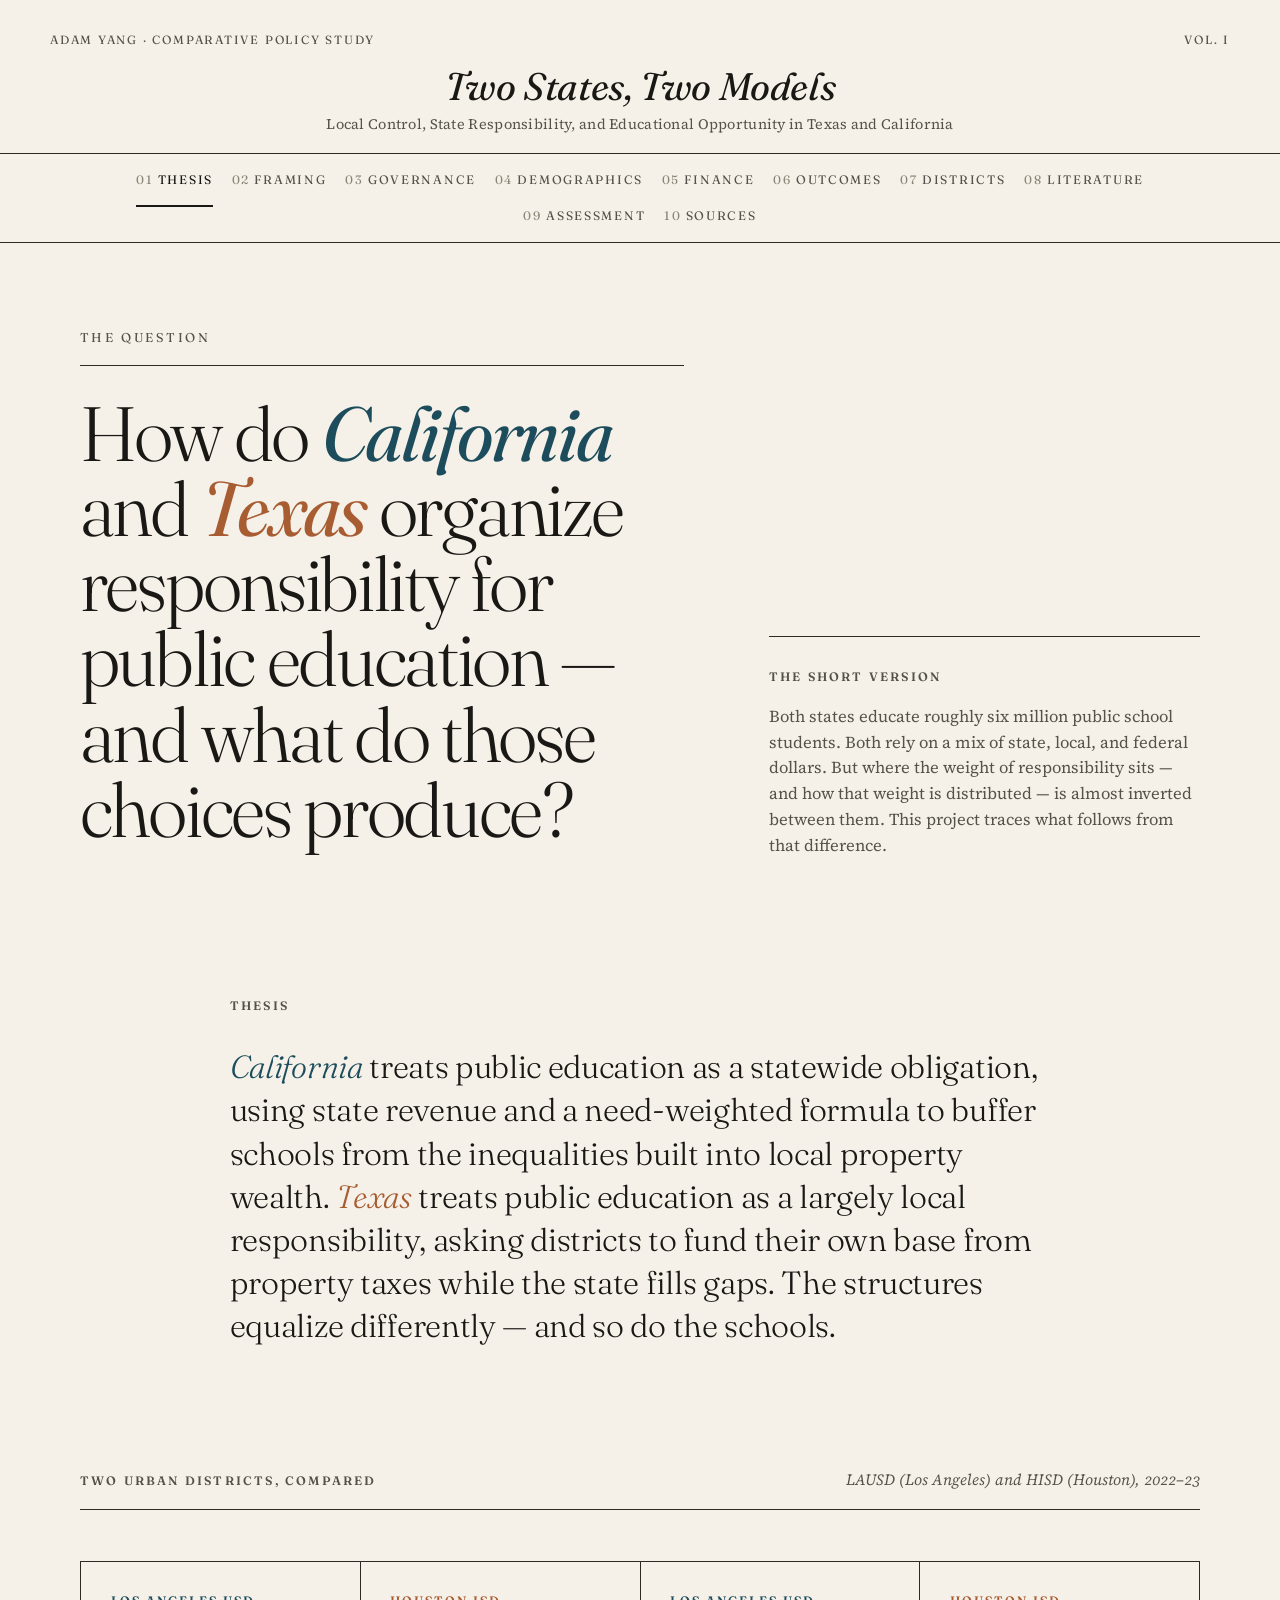
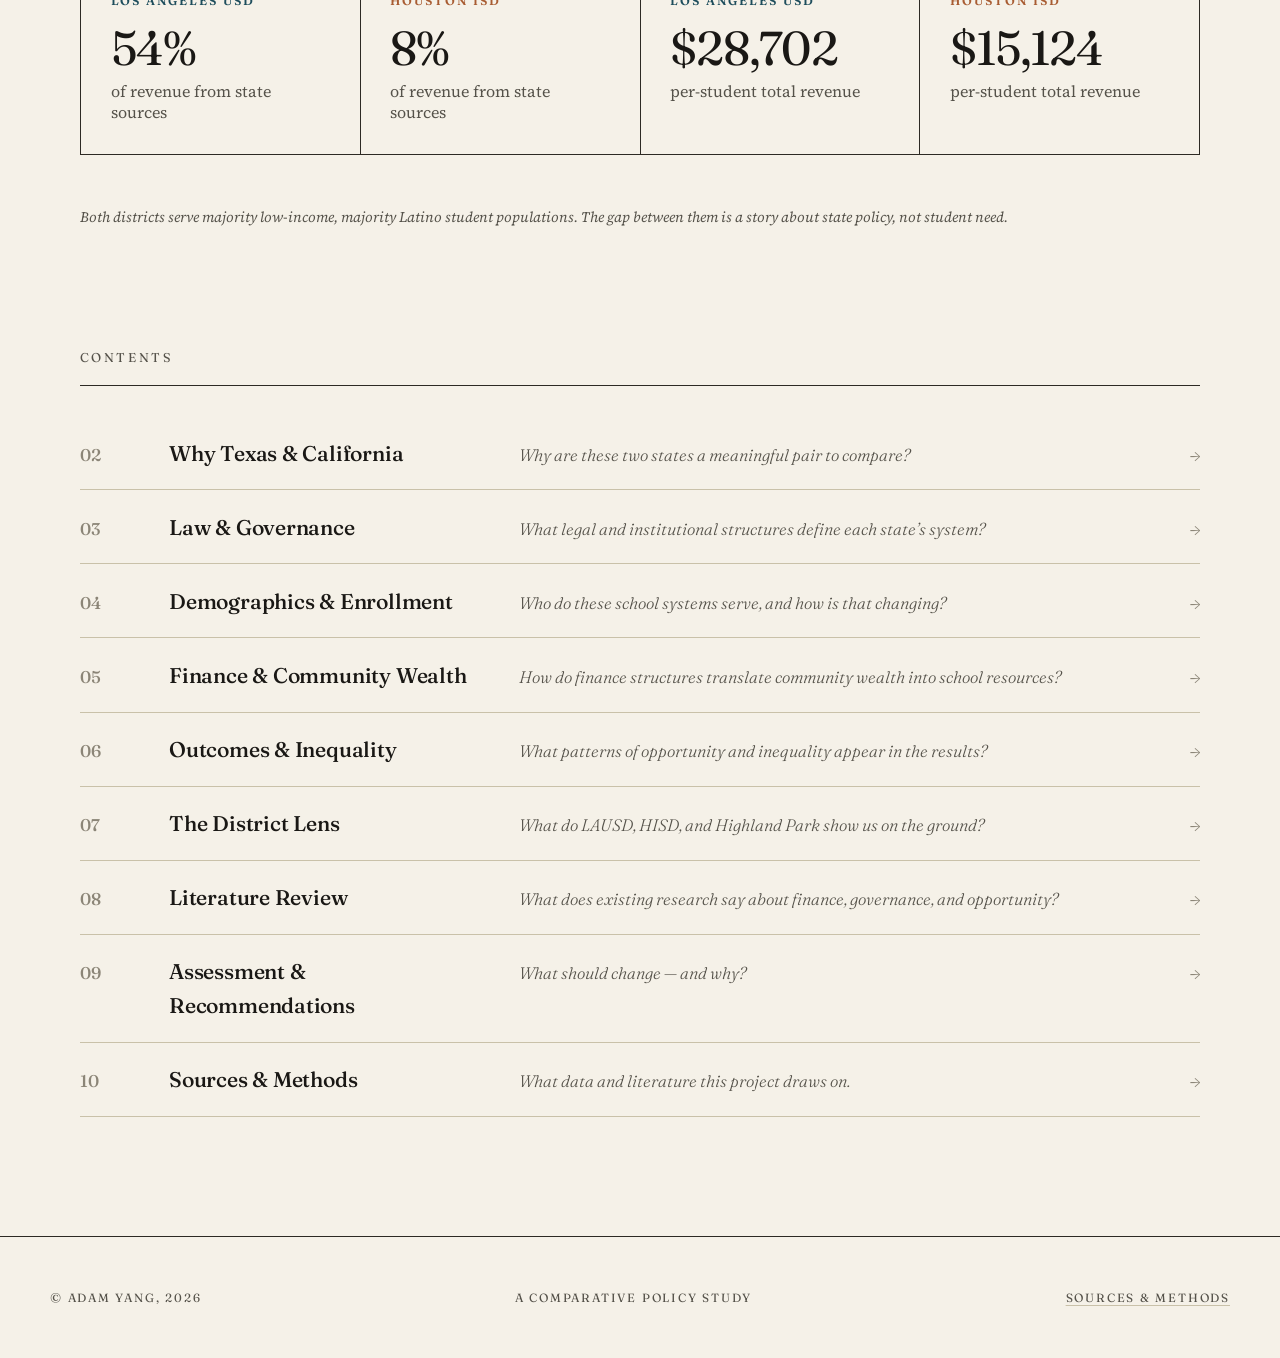
==== index.html @ f6cea118 "Add files via upload" ====
<!DOCTYPE html>
<html lang="en">
<head>
<meta charset="UTF-8">
<meta name="viewport" content="width=device-width, initial-scale=1.0">
<title>Two States, Two Models &middot; Texas and California Public Education</title>
<meta name="description" content="A comparative study of how Texas and California organize responsibility for public education — and what those choices produce.">
<link rel="preconnect" href="https://fonts.googleapis.com">
<link rel="preconnect" href="https://fonts.gstatic.com" crossorigin>
<link href="https://fonts.googleapis.com/css2?family=Fraunces:ital,opsz,wght@0,9..144,300..700;1,9..144,300..700&family=Source+Serif+4:ital,opsz,wght@0,8..60,300..700;1,8..60,300..700&display=swap" rel="stylesheet">
<link rel="stylesheet" href="styles.css">
</head>
<body>

<!-- ================ MASTHEAD ================ -->
<header class="masthead">
  <div class="masthead-meta">
    <span>Adam Yang &middot; Comparative Policy Study</span>
    <span>Vol. I</span>
  </div>
  <h1 class="masthead-title"><a href="index.html">Two States, Two Models</a></h1>
  <div class="masthead-sub">Local Control, State Responsibility, and Educational Opportunity in Texas and California</div>
</header>

<!-- ================ NAV ================ -->
<nav class="nav" aria-label="Primary">
  <div class="nav-inner">
    <a href="index.html" aria-current="page"><span class="num">01</span>Thesis</a>
    <a href="why-these-states.html"><span class="num">02</span>Framing</a>
    <a href="governance.html"><span class="num">03</span>Governance</a>
    <a href="demographics.html"><span class="num">04</span>Demographics</a>
    <a href="finance.html"><span class="num">05</span>Finance</a>
    <a href="outcomes.html"><span class="num">06</span>Outcomes</a>
    <a href="districts.html"><span class="num">07</span>Districts</a>
    <a href="literature.html"><span class="num">08</span>Literature</a>
    <a href="conclusion.html"><span class="num">09</span>Assessment</a>
    <a href="sources.html"><span class="num">10</span>Sources</a>
  </div>
</nav>

<!-- ================ HERO ================ -->
<section class="hero">
  <div>
    <div class="hero-eyebrow">The Question</div>
    <h1>How do <em>California</em> and <em class="tx">Texas</em> organize responsibility for public education &mdash; and what do those choices produce?</h1>
  </div>
  <aside class="hero-aside">
    <span class="label">The short version</span>
    <p>Both states educate roughly six million public school students. Both rely on a mix of state, local, and federal dollars. But where the weight of responsibility sits &mdash; and how that weight is distributed &mdash; is almost inverted between them. This project traces what follows from that difference.</p>
  </aside>
</section>

<!-- ================ THESIS ================ -->
<section class="thesis">
  <span class="label">Thesis</span>
  <p class="thesis-text">
    <em>California</em> treats public education as a statewide obligation, using state revenue and a need-weighted formula to buffer schools from the inequalities built into local property wealth. <em class="tx">Texas</em> treats public education as a largely local responsibility, asking districts to fund their own base from property taxes while the state fills gaps. The structures equalize differently &mdash; and so do the schools.
  </p>
</section>

<!-- ================ QUICK FACTS ================ -->
<section style="max-width: var(--col-wide); margin: 0 auto; padding: 0 var(--space-m);">
  <div style="display: flex; align-items: baseline; justify-content: space-between; padding-bottom: var(--space-s); border-bottom: 1px solid var(--rule); margin-bottom: 0;">
    <span class="label">Two Urban Districts, Compared</span>
    <span style="font-family: var(--f-body); font-style: italic; color: var(--ink-soft); font-size: 0.92rem;">LAUSD (Los Angeles) and HISD (Houston), 2022&ndash;23</span>
  </div>
  <div class="quickfacts">
    <div class="quickfact is-ca">
      <div class="qf-state">Los Angeles USD</div>
      <div class="qf-num">54%</div>
      <div class="qf-label">of revenue from state sources</div>
    </div>
    <div class="quickfact is-tx">
      <div class="qf-state">Houston ISD</div>
      <div class="qf-num">8%</div>
      <div class="qf-label">of revenue from state sources</div>
    </div>
    <div class="quickfact is-ca">
      <div class="qf-state">Los Angeles USD</div>
      <div class="qf-num">$28,702</div>
      <div class="qf-label">per-student total revenue</div>
    </div>
    <div class="quickfact is-tx">
      <div class="qf-state">Houston ISD</div>
      <div class="qf-num">$15,124</div>
      <div class="qf-label">per-student total revenue</div>
    </div>
  </div>
  <p style="font-size: 0.85rem; color: var(--ink-soft); font-style: italic; margin-top: 0.6rem;">Both districts serve majority low-income, majority Latino student populations. The gap between them is a story about state policy, not student need.</p>
</section>

<!-- ================ TABLE OF CONTENTS ================ -->
<section class="toc">
  <div class="toc-label">Contents</div>
  <ul class="toc-list">
    <li>
      <a href="why-these-states.html">
        <span class="toc-num">02</span>
        <span class="toc-title">Why Texas &amp; California</span>
        <span class="toc-q">Why are these two states a meaningful pair to compare?</span>
        <span class="toc-arrow">&rarr;</span>
      </a>
    </li>
    <li>
      <a href="governance.html">
        <span class="toc-num">03</span>
        <span class="toc-title">Law &amp; Governance</span>
        <span class="toc-q">What legal and institutional structures define each state&rsquo;s system?</span>
        <span class="toc-arrow">&rarr;</span>
      </a>
    </li>
    <li>
      <a href="demographics.html">
        <span class="toc-num">04</span>
        <span class="toc-title">Demographics &amp; Enrollment</span>
        <span class="toc-q">Who do these school systems serve, and how is that changing?</span>
        <span class="toc-arrow">&rarr;</span>
      </a>
    </li>
    <li>
      <a href="finance.html">
        <span class="toc-num">05</span>
        <span class="toc-title">Finance &amp; Community Wealth</span>
        <span class="toc-q">How do finance structures translate community wealth into school resources?</span>
        <span class="toc-arrow">&rarr;</span>
      </a>
    </li>
    <li>
      <a href="outcomes.html">
        <span class="toc-num">06</span>
        <span class="toc-title">Outcomes &amp; Inequality</span>
        <span class="toc-q">What patterns of opportunity and inequality appear in the results?</span>
        <span class="toc-arrow">&rarr;</span>
      </a>
    </li>
    <li>
      <a href="districts.html">
        <span class="toc-num">07</span>
        <span class="toc-title">The District Lens</span>
        <span class="toc-q">What do LAUSD, HISD, and Highland Park show us on the ground?</span>
        <span class="toc-arrow">&rarr;</span>
      </a>
    </li>
    <li>
      <a href="literature.html">
        <span class="toc-num">08</span>
        <span class="toc-title">Literature Review</span>
        <span class="toc-q">What does existing research say about finance, governance, and opportunity?</span>
        <span class="toc-arrow">&rarr;</span>
      </a>
    </li>
    <li>
      <a href="conclusion.html">
        <span class="toc-num">09</span>
        <span class="toc-title">Assessment &amp; Recommendations</span>
        <span class="toc-q">What should change &mdash; and why?</span>
        <span class="toc-arrow">&rarr;</span>
      </a>
    </li>
    <li>
      <a href="sources.html">
        <span class="toc-num">10</span>
        <span class="toc-title">Sources &amp; Methods</span>
        <span class="toc-q">What data and literature this project draws on.</span>
        <span class="toc-arrow">&rarr;</span>
      </a>
    </li>
  </ul>
</section>

<!-- ================ FOOTER ================ -->
<footer class="site-foot">
  <div class="foot-inner">
    <span>&copy; Adam Yang, 2026</span>
    <span>A comparative policy study</span>
    <span><a href="sources.html">Sources &amp; Methods</a></span>
  </div>
</footer>

</body>
</html>
---- styles.css ----
/* ==========================================================================
   Two States, Two Models
   Shared stylesheet — editorial / long-form aesthetic
   ========================================================================== */

:root {
  /* Surface */
  --bg:        #f5f1e8;   /* warm cream (newsprint) */
  --bg-alt:    #ece6d4;   /* deeper cream for cards */
  --bg-sunk:   #e4dcc4;   /* sunk surface */

  /* Ink */
  --ink:       #1a1815;
  --ink-soft:  #55524a;
  --ink-faint: #8b8577;
  --rule:      #2d2a24;
  --rule-soft: #c9c1a9;

  /* California — Pacific teal */
  --ca:        #1d4d5c;
  --ca-mid:    #4a7a8a;
  --ca-bg:     #d6e3e7;

  /* Texas — terracotta */
  --tx:        #a85c32;
  --tx-mid:    #c78257;
  --tx-bg:     #ebd6c1;

  /* Accent — olive, used sparingly */
  --accent:    #6b7a3f;

  /* Federal / neutral third category */
  --neutral:   #8b8577;
  --neutral-bg:#d8d3c2;

  /* Typography */
  --f-display: 'Fraunces', 'Times New Roman', Georgia, serif;
  --f-body:    'Source Serif 4', 'Source Serif Pro', Georgia, serif;
  --f-label:   'Fraunces', Georgia, serif;

  /* Layout */
  --col-wide:  1180px;
  --col-read:  680px;
  --col-mid:   880px;

  --space-xs:  0.5rem;
  --space-s:   1rem;
  --space-m:   1.75rem;
  --space-l:   3rem;
  --space-xl:  5rem;
  --space-xxl: 7rem;
}

/* --------------------------------------------------------------------------
   Reset & base
   -------------------------------------------------------------------------- */

*, *::before, *::after {
  box-sizing: border-box;
}

html {
  font-size: 17px;
  -webkit-text-size-adjust: 100%;
  -webkit-font-smoothing: antialiased;
  -moz-osx-font-smoothing: grayscale;
}

body {
  margin: 0;
  background: var(--bg);
  color: var(--ink);
  font-family: var(--f-body);
  font-weight: 400;
  line-height: 1.6;
  font-feature-settings: "onum" 1, "kern" 1, "liga" 1;
}

img { max-width: 100%; display: block; }
hr { border: 0; border-top: 1px solid var(--rule-soft); margin: var(--space-l) 0; }
::selection { background: var(--ink); color: var(--bg); }

/* --------------------------------------------------------------------------
   Typography
   -------------------------------------------------------------------------- */

h1, h2, h3, h4 {
  font-family: var(--f-display);
  font-weight: 500;
  letter-spacing: -0.015em;
  line-height: 1.1;
  margin: 0 0 var(--space-s) 0;
  color: var(--ink);
}

h1 { font-size: clamp(2.4rem, 5.5vw, 4.2rem); font-weight: 400; letter-spacing: -0.025em; }
h2 { font-size: clamp(1.7rem, 3vw, 2.3rem); font-weight: 500; margin-top: var(--space-l); }
h3 { font-size: 1.25rem; font-weight: 600; margin-top: var(--space-m); letter-spacing: 0; }
h4 { font-size: 1rem; font-weight: 600; text-transform: uppercase; letter-spacing: 0.08em; color: var(--ink-soft); }

p { margin: 0 0 1.1em 0; }
p + p { text-indent: 0; }

a {
  color: var(--ink);
  text-decoration: underline;
  text-decoration-color: var(--rule-soft);
  text-decoration-thickness: 1px;
  text-underline-offset: 3px;
  transition: text-decoration-color 0.15s ease;
}
a:hover { text-decoration-color: var(--ink); }

em { font-style: italic; }
strong { font-weight: 600; }
blockquote {
  margin: var(--space-m) 0;
  padding: 0 0 0 var(--space-m);
  border-left: 2px solid var(--rule);
  font-family: var(--f-display);
  font-style: italic;
  font-size: 1.3rem;
  line-height: 1.4;
  color: var(--ink);
}

.label {
  font-family: var(--f-label);
  font-size: 0.72rem;
  font-weight: 600;
  text-transform: uppercase;
  letter-spacing: 0.18em;
  color: var(--ink-soft);
}

.dek {
  font-family: var(--f-display);
  font-weight: 300;
  font-style: italic;
  font-size: clamp(1.15rem, 1.8vw, 1.45rem);
  line-height: 1.4;
  color: var(--ink-soft);
  max-width: 38ch;
}

/* --------------------------------------------------------------------------
   Masthead
   -------------------------------------------------------------------------- */

.masthead {
  border-bottom: 1px solid var(--rule);
  padding: var(--space-m) var(--space-m) var(--space-s);
  text-align: center;
  background: var(--bg);
}

.masthead-meta {
  display: flex;
  justify-content: space-between;
  font-family: var(--f-label);
  font-size: 0.7rem;
  letter-spacing: 0.15em;
  text-transform: uppercase;
  color: var(--ink-soft);
  max-width: var(--col-wide);
  margin: 0 auto var(--space-s);
}

.masthead-title {
  font-family: var(--f-display);
  font-weight: 400;
  font-style: italic;
  font-size: clamp(1.6rem, 3vw, 2.3rem);
  line-height: 1.05;
  margin: 0;
  letter-spacing: -0.01em;
}

.masthead-title a {
  color: inherit;
  text-decoration: none;
}

.masthead-sub {
  font-family: var(--f-body);
  font-size: 0.85rem;
  color: var(--ink-soft);
  margin-top: 0.4rem;
  letter-spacing: 0.02em;
}

/* --------------------------------------------------------------------------
   Navigation
   -------------------------------------------------------------------------- */

.nav {
  border-bottom: 1px solid var(--rule);
  background: var(--bg);
  position: sticky;
  top: 0;
  z-index: 10;
}

.nav-inner {
  max-width: var(--col-wide);
  margin: 0 auto;
  padding: 0.6rem var(--space-m);
  display: flex;
  flex-wrap: wrap;
  gap: 0.25rem 1.1rem;
  justify-content: center;
}

.nav a {
  font-family: var(--f-label);
  font-size: 0.72rem;
  letter-spacing: 0.14em;
  text-transform: uppercase;
  color: var(--ink-soft);
  text-decoration: none;
  padding: 0.35rem 0;
  position: relative;
  white-space: nowrap;
}

.nav a .num {
  font-feature-settings: "lnum" 1;
  color: var(--ink-faint);
  margin-right: 0.35em;
}

.nav a:hover { color: var(--ink); }

.nav a[aria-current="page"] {
  color: var(--ink);
}
.nav a[aria-current="page"]::after {
  content: "";
  position: absolute;
  left: 0; right: 0; bottom: -0.65rem;
  height: 2px;
  background: var(--ink);
}

/* --------------------------------------------------------------------------
   Page shell
   -------------------------------------------------------------------------- */

main {
  max-width: var(--col-wide);
  margin: 0 auto;
  padding: var(--space-l) var(--space-m) var(--space-xl);
}

.page-head {
  max-width: var(--col-mid);
  margin: var(--space-l) auto var(--space-xl);
  text-align: left;
}

.page-head .chapter {
  font-family: var(--f-label);
  font-size: 0.72rem;
  letter-spacing: 0.2em;
  text-transform: uppercase;
  color: var(--ink-soft);
  margin-bottom: var(--space-s);
  padding-bottom: var(--space-s);
  border-bottom: 1px solid var(--rule-soft);
}

.page-head h1 {
  margin-bottom: var(--space-m);
}

.page-head .question {
  font-family: var(--f-display);
  font-weight: 300;
  font-style: italic;
  font-size: clamp(1.3rem, 2.2vw, 1.7rem);
  line-height: 1.35;
  color: var(--ink);
  max-width: 42ch;
  margin: 0;
}

.page-head .claim {
  font-family: var(--f-body);
  font-size: 1.1rem;
  line-height: 1.55;
  color: var(--ink);
  max-width: var(--col-read);
  margin: var(--space-m) 0 0;
  padding-top: var(--space-m);
  border-top: 1px solid var(--rule);
}

/* Body content column */
.prose {
  max-width: var(--col-read);
  margin: 0 auto;
  font-size: 1.08rem;
  line-height: 1.65;
}
.prose p { margin-bottom: 1.2em; }
.prose h2 { margin-top: var(--space-xl); }
.prose h3 { margin-top: var(--space-l); }

.prose-wide {
  max-width: var(--col-mid);
  margin: 0 auto;
}

/* Drop cap on the first paragraph of .prose when .has-dropcap is set */
.has-dropcap > p:first-of-type::first-letter {
  font-family: var(--f-display);
  font-weight: 500;
  float: left;
  font-size: 4.2rem;
  line-height: 0.9;
  padding: 0.1rem 0.5rem 0 0;
  margin-top: 0.25rem;
  color: var(--ink);
}

/* Placeholder guidance boxes — used in scaffolded pages */
.todo {
  background: var(--bg-alt);
  border-left: 3px solid var(--accent);
  padding: 1rem 1.2rem;
  margin: 1.2rem 0;
  font-size: 0.95rem;
  color: var(--ink-soft);
  font-style: italic;
}
.todo strong { color: var(--ink); font-style: normal; letter-spacing: 0.04em; text-transform: uppercase; font-size: 0.75rem; display: block; margin-bottom: 0.3rem; font-weight: 700; font-family: var(--f-label); }

/* --------------------------------------------------------------------------
   Quick facts (home page)
   -------------------------------------------------------------------------- */

.quickfacts {
  display: grid;
  grid-template-columns: repeat(auto-fit, minmax(240px, 1fr));
  gap: 1px;
  background: var(--rule);
  border: 1px solid var(--rule);
  margin: var(--space-l) 0;
}

.quickfact {
  background: var(--bg);
  padding: var(--space-m);
  position: relative;
}

.quickfact .qf-state {
  font-family: var(--f-label);
  font-size: 0.72rem;
  letter-spacing: 0.16em;
  text-transform: uppercase;
  font-weight: 600;
  margin-bottom: 0.8rem;
}
.quickfact.is-ca .qf-state { color: var(--ca); }
.quickfact.is-tx .qf-state { color: var(--tx); }

.quickfact .qf-num {
  font-family: var(--f-display);
  font-size: clamp(2rem, 4vw, 2.8rem);
  font-weight: 400;
  line-height: 1;
  letter-spacing: -0.02em;
  margin-bottom: 0.5rem;
  font-feature-settings: "lnum" 1, "tnum" 1;
}

.quickfact .qf-label {
  font-size: 0.95rem;
  color: var(--ink-soft);
  line-height: 1.35;
}

/* --------------------------------------------------------------------------
   Figures / data visualizations
   -------------------------------------------------------------------------- */

.fig {
  margin: var(--space-l) 0;
  max-width: var(--col-mid);
  margin-left: auto;
  margin-right: auto;
}

.fig-label {
  font-family: var(--f-label);
  font-size: 0.72rem;
  letter-spacing: 0.18em;
  text-transform: uppercase;
  color: var(--ink-soft);
  margin-bottom: var(--space-s);
  padding-bottom: 0.6rem;
  border-bottom: 1px solid var(--rule);
  display: flex;
  justify-content: space-between;
  align-items: baseline;
}
.fig-label .fig-num {
  color: var(--ink);
  font-weight: 600;
  margin-right: 0.8rem;
}

.fig-caption {
  font-size: 0.85rem;
  color: var(--ink-soft);
  line-height: 1.45;
  margin-top: var(--space-s);
  padding-top: var(--space-s);
  border-top: 1px solid var(--rule-soft);
}

/* Stacked bar chart — funding shares */
.stack-rows {
  display: grid;
  gap: 1rem;
}
.stack-row {
  display: grid;
  grid-template-columns: 90px 1fr;
  align-items: center;
  gap: 1rem;
}
.stack-row .sr-label {
  font-family: var(--f-display);
  font-size: 1rem;
  font-weight: 600;
  letter-spacing: 0.02em;
}
.stack {
  display: flex;
  height: 44px;
  border: 1px solid var(--rule);
  background: var(--bg-sunk);
  font-family: var(--f-label);
  font-size: 0.72rem;
  letter-spacing: 0.08em;
  font-weight: 600;
}
.stack > span {
  display: flex;
  align-items: center;
  justify-content: center;
  color: #fff;
  padding: 0 0.5rem;
  overflow: hidden;
  white-space: nowrap;
}
.stack .s-state { background: var(--ca); }
.stack .s-local { background: var(--ink); }
.stack .s-other { background: var(--neutral); }

.stack.is-tx .s-state { background: var(--tx); }

.stack-legend {
  display: flex;
  flex-wrap: wrap;
  gap: 1.25rem;
  margin-top: 1rem;
  font-family: var(--f-label);
  font-size: 0.7rem;
  letter-spacing: 0.12em;
  text-transform: uppercase;
  color: var(--ink-soft);
}
.stack-legend span::before {
  content: "";
  display: inline-block;
  width: 11px; height: 11px;
  margin-right: 0.45rem;
  vertical-align: -1px;
}
.stack-legend .lg-state-ca::before { background: var(--ca); }
.stack-legend .lg-state-tx::before { background: var(--tx); }
.stack-legend .lg-local::before    { background: var(--ink); }
.stack-legend .lg-other::before    { background: var(--neutral); }

/* Simple bar comparison */
.bars {
  display: grid;
  gap: 1.1rem;
}
.bar-row {
  display: grid;
  grid-template-columns: 120px 1fr auto;
  gap: 1rem;
  align-items: center;
}
.bar-row .br-label {
  font-family: var(--f-display);
  font-weight: 600;
  font-size: 1rem;
}
.bar-track {
  height: 28px;
  background: var(--bg-sunk);
  border: 1px solid var(--rule);
  position: relative;
}
.bar-fill {
  height: 100%;
}
.bar-fill.is-ca { background: var(--ca); }
.bar-fill.is-tx { background: var(--tx); }
.bar-fill.is-neutral { background: var(--neutral); }

.bar-row .br-value {
  font-family: var(--f-display);
  font-feature-settings: "lnum" 1, "tnum" 1;
  font-weight: 600;
  font-size: 1.05rem;
}

/* Comparison table */
.compare {
  width: 100%;
  border-collapse: collapse;
  margin: var(--space-l) 0;
  font-size: 0.98rem;
}
.compare th, .compare td {
  padding: 0.9rem 1rem;
  text-align: left;
  border-bottom: 1px solid var(--rule-soft);
  vertical-align: top;
}
.compare th {
  font-family: var(--f-label);
  font-size: 0.7rem;
  letter-spacing: 0.15em;
  text-transform: uppercase;
  font-weight: 700;
  color: var(--ink-soft);
  border-bottom: 1px solid var(--rule);
}
.compare .th-ca { color: var(--ca); }
.compare .th-tx { color: var(--tx); }
.compare td:first-child {
  font-family: var(--f-label);
  font-size: 0.72rem;
  text-transform: uppercase;
  letter-spacing: 0.12em;
  color: var(--ink-soft);
  white-space: nowrap;
}
.compare tbody tr:hover { background: var(--bg-alt); }

/* District cards */
.cards {
  display: grid;
  grid-template-columns: repeat(auto-fit, minmax(260px, 1fr));
  gap: 1px;
  background: var(--rule);
  border: 1px solid var(--rule);
  margin: var(--space-l) 0;
}
.card {
  background: var(--bg);
  padding: var(--space-m);
}
.card .card-head {
  display: flex;
  justify-content: space-between;
  align-items: baseline;
  margin-bottom: var(--space-s);
  padding-bottom: var(--space-s);
  border-bottom: 1px solid var(--rule-soft);
}
.card .card-name {
  font-family: var(--f-display);
  font-size: 1.3rem;
  font-weight: 500;
  letter-spacing: -0.01em;
}
.card .card-state {
  font-family: var(--f-label);
  font-size: 0.7rem;
  letter-spacing: 0.15em;
  text-transform: uppercase;
  font-weight: 600;
}
.card.is-ca .card-state { color: var(--ca); }
.card.is-tx .card-state { color: var(--tx); }
.card dl { margin: 0; font-size: 0.92rem; }
.card dt { color: var(--ink-soft); font-family: var(--f-label); font-size: 0.7rem; letter-spacing: 0.1em; text-transform: uppercase; margin-top: 0.8rem; }
.card dd { margin: 0.15rem 0 0; font-family: var(--f-display); font-weight: 600; font-feature-settings: "lnum" 1, "tnum" 1; font-size: 1.05rem; }
.card .card-note { font-size: 0.9rem; color: var(--ink-soft); margin-top: 1rem; line-height: 1.5; font-style: italic; }

/* --------------------------------------------------------------------------
   Pull quote / takeaway
   -------------------------------------------------------------------------- */

.takeaway {
  max-width: var(--col-mid);
  margin: var(--space-xl) auto;
  padding: var(--space-l) 0;
  border-top: 2px solid var(--rule);
  border-bottom: 2px solid var(--rule);
  text-align: center;
}
.takeaway .t-label {
  font-family: var(--f-label);
  font-size: 0.7rem;
  letter-spacing: 0.2em;
  text-transform: uppercase;
  color: var(--ink-soft);
  margin-bottom: var(--space-s);
}
.takeaway blockquote {
  margin: 0 auto;
  padding: 0;
  border: none;
  font-family: var(--f-display);
  font-weight: 300;
  font-style: italic;
  font-size: clamp(1.35rem, 2.4vw, 1.9rem);
  line-height: 1.35;
  max-width: 32ch;
  color: var(--ink);
}

/* --------------------------------------------------------------------------
   Page transition / next-page link
   -------------------------------------------------------------------------- */

.next {
  max-width: var(--col-mid);
  margin: var(--space-xl) auto 0;
  padding-top: var(--space-l);
  border-top: 1px solid var(--rule);
}
.next a {
  display: block;
  text-decoration: none;
  padding: var(--space-m) 0;
  border-bottom: 1px solid var(--rule-soft);
  transition: padding 0.2s ease;
}
.next a:hover { padding-left: 0.5rem; border-bottom-color: var(--ink); }
.next .next-label {
  font-family: var(--f-label);
  font-size: 0.7rem;
  letter-spacing: 0.2em;
  text-transform: uppercase;
  color: var(--ink-soft);
  display: block;
  margin-bottom: 0.35rem;
}
.next .next-title {
  font-family: var(--f-display);
  font-size: clamp(1.3rem, 2.5vw, 1.8rem);
  font-weight: 400;
  letter-spacing: -0.01em;
  color: var(--ink);
}
.next .next-title::after {
  content: " →";
  color: var(--ink-faint);
}

/* --------------------------------------------------------------------------
   Hero (home page)
   -------------------------------------------------------------------------- */

.hero {
  max-width: var(--col-wide);
  margin: var(--space-xl) auto;
  padding: 0 var(--space-m);
  display: grid;
  grid-template-columns: 1fr;
  gap: var(--space-l);
  align-items: end;
}
@media (min-width: 900px) {
  .hero { grid-template-columns: 1.4fr 1fr; gap: var(--space-xl); }
}
.hero-eyebrow {
  font-family: var(--f-label);
  font-size: 0.75rem;
  letter-spacing: 0.2em;
  text-transform: uppercase;
  color: var(--ink-soft);
  margin-bottom: var(--space-m);
  padding-bottom: var(--space-s);
  border-bottom: 1px solid var(--rule);
}
.hero h1 {
  font-size: clamp(2.6rem, 6vw, 5rem);
  font-weight: 300;
  letter-spacing: -0.03em;
  line-height: 0.98;
  margin-bottom: var(--space-m);
}
.hero h1 em {
  font-style: italic;
  font-weight: 400;
  color: var(--ca);
}
.hero h1 em.tx { color: var(--tx); }

.hero-lede {
  font-family: var(--f-display);
  font-weight: 300;
  font-style: italic;
  font-size: clamp(1.2rem, 2vw, 1.5rem);
  line-height: 1.4;
  color: var(--ink);
  max-width: 40ch;
}

.hero-aside {
  border-top: 1px solid var(--rule);
  padding-top: var(--space-m);
}
.hero-aside .label { display: block; margin-bottom: var(--space-s); }
.hero-aside p { font-size: 0.98rem; line-height: 1.55; color: var(--ink-soft); }

/* Thesis block on home */
.thesis {
  max-width: var(--col-mid);
  margin: var(--space-xxl) auto;
  padding: 0 var(--space-m);
}
.thesis .label { display: block; margin-bottom: var(--space-m); }
.thesis-text {
  font-family: var(--f-display);
  font-weight: 300;
  font-size: clamp(1.4rem, 2.5vw, 1.9rem);
  line-height: 1.35;
  letter-spacing: -0.01em;
  color: var(--ink);
}
.thesis-text em { font-style: italic; color: var(--ca); }
.thesis-text em.tx { color: var(--tx); }

/* TOC block on home */
.toc {
  max-width: var(--col-wide);
  margin: var(--space-xxl) auto var(--space-xl);
  padding: 0 var(--space-m);
}
.toc-label {
  font-family: var(--f-label);
  font-size: 0.75rem;
  letter-spacing: 0.2em;
  text-transform: uppercase;
  color: var(--ink-soft);
  margin-bottom: var(--space-m);
  padding-bottom: var(--space-s);
  border-bottom: 1px solid var(--rule);
}
.toc-list {
  list-style: none;
  padding: 0;
  margin: 0;
}
.toc-list li {
  border-bottom: 1px solid var(--rule-soft);
}
.toc-list a {
  display: grid;
  grid-template-columns: 3.5rem 1fr 2fr auto;
  gap: var(--space-m);
  padding: 1.15rem 0;
  align-items: baseline;
  text-decoration: none;
  transition: padding 0.2s ease, background 0.2s ease;
}
.toc-list a:hover {
  padding-left: 0.5rem;
  background: var(--bg-alt);
}
.toc-num {
  font-family: var(--f-display);
  font-feature-settings: "lnum" 1, "tnum" 1;
  font-size: 1rem;
  color: var(--ink-faint);
  font-weight: 500;
}
.toc-title {
  font-family: var(--f-display);
  font-size: 1.25rem;
  font-weight: 500;
  color: var(--ink);
  letter-spacing: -0.01em;
}
.toc-q {
  font-family: var(--f-display);
  font-style: italic;
  font-weight: 300;
  color: var(--ink-soft);
  font-size: 0.98rem;
  line-height: 1.35;
}
.toc-arrow {
  color: var(--ink-faint);
  font-size: 0.9rem;
}
@media (max-width: 720px) {
  .toc-list a { grid-template-columns: 2.2rem 1fr auto; }
  .toc-q { display: none; }
}

/* --------------------------------------------------------------------------
   Footer
   -------------------------------------------------------------------------- */

footer.site-foot {
  border-top: 1px solid var(--rule);
  margin-top: var(--space-xxl);
  padding: var(--space-l) var(--space-m);
  background: var(--bg);
}
.foot-inner {
  max-width: var(--col-wide);
  margin: 0 auto;
  display: flex;
  flex-wrap: wrap;
  gap: var(--space-m);
  justify-content: space-between;
  font-family: var(--f-label);
  font-size: 0.7rem;
  letter-spacing: 0.15em;
  text-transform: uppercase;
  color: var(--ink-soft);
}
.foot-inner a { color: inherit; }

/* --------------------------------------------------------------------------
   Print
   -------------------------------------------------------------------------- */
@media print {
  :root { --bg: #fff; }
  .nav, .next, footer.site-foot { display: none; }
  main { max-width: 100%; padding: 0; }
  .prose, .fig, .page-head, .takeaway { max-width: 100%; }
}
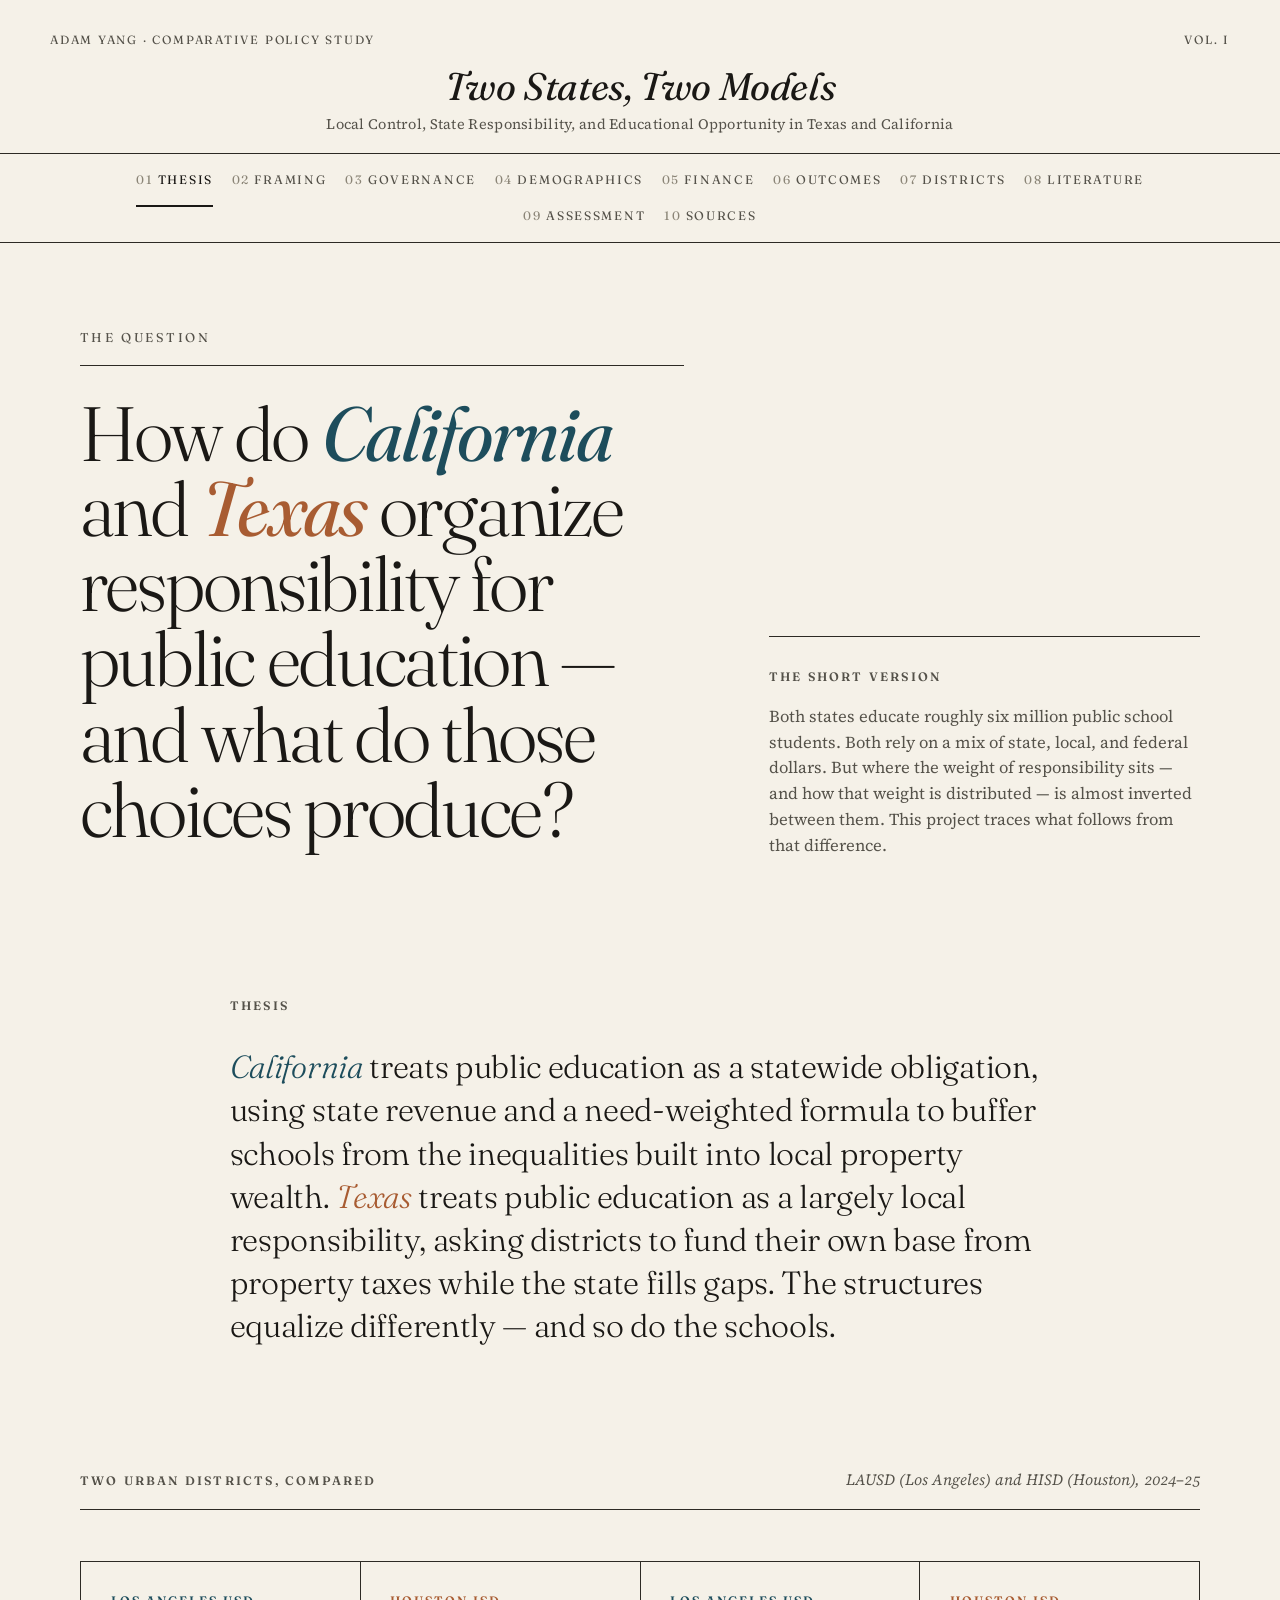
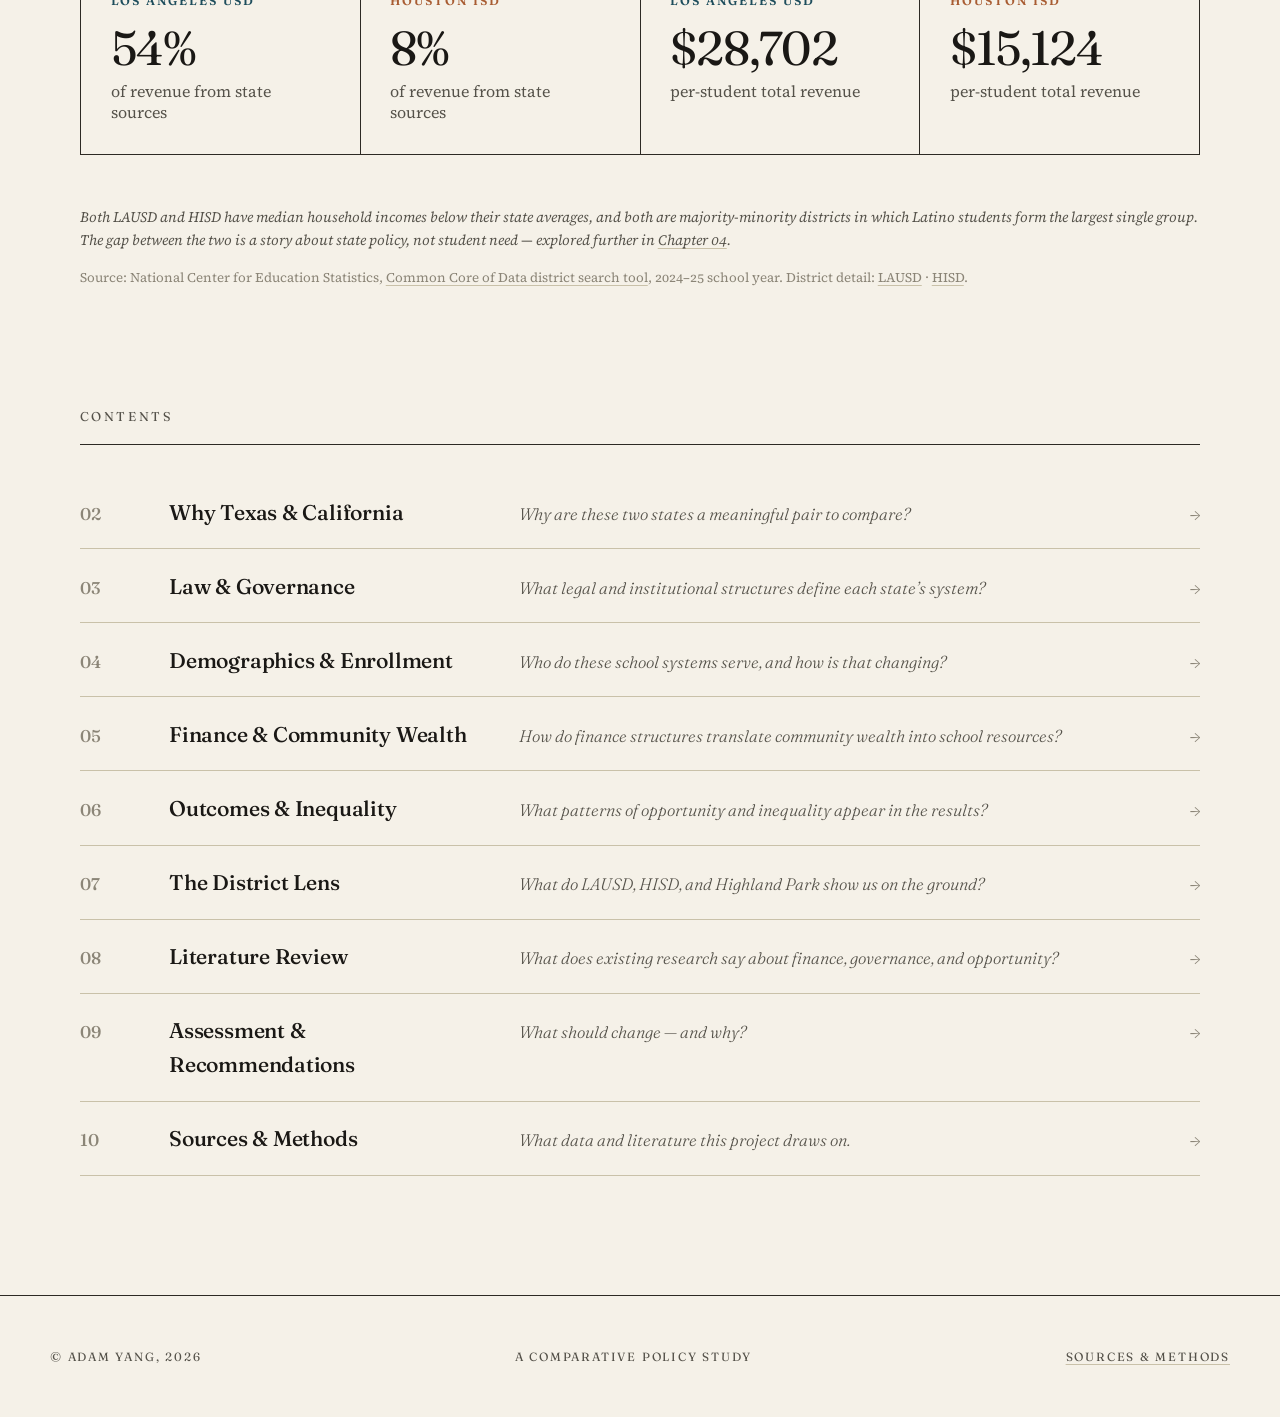
==== commit cbf92f37: "Add files via upload" ====
--- a/index.html
+++ b/index.html
@@ -62,7 +62,7 @@
 <section style="max-width: var(--col-wide); margin: 0 auto; padding: 0 var(--space-m);">
   <div style="display: flex; align-items: baseline; justify-content: space-between; padding-bottom: var(--space-s); border-bottom: 1px solid var(--rule); margin-bottom: 0;">
     <span class="label">Two Urban Districts, Compared</span>
-    <span style="font-family: var(--f-body); font-style: italic; color: var(--ink-soft); font-size: 0.92rem;">LAUSD (Los Angeles) and HISD (Houston), 2022&ndash;23</span>
+    <span style="font-family: var(--f-body); font-style: italic; color: var(--ink-soft); font-size: 0.92rem;">LAUSD (Los Angeles) and HISD (Houston), 2024&ndash;25</span>
   </div>
   <div class="quickfacts">
     <div class="quickfact is-ca">
@@ -86,7 +86,10 @@
       <div class="qf-label">per-student total revenue</div>
     </div>
   </div>
-  <p style="font-size: 0.85rem; color: var(--ink-soft); font-style: italic; margin-top: 0.6rem;">Both districts serve majority low-income, majority Latino student populations. The gap between them is a story about state policy, not student need.</p>
+  <p style="font-size: 0.85rem; color: var(--ink-soft); font-style: italic; margin-top: 0.6rem;">Both LAUSD and HISD have median household incomes below their state averages, and both are majority-minority districts in which Latino students form the largest single group. The gap between the two is a story about state policy, not student need &mdash; explored further in <a href="demographics.html" style="color: inherit;">Chapter 04</a>.</p>
+  <p style="font-size: 0.78rem; color: var(--ink-faint); margin-top: 0.8rem; line-height: 1.5;">
+    Source: National Center for Education Statistics, <a href="https://nces.ed.gov/ccd/districtsearch/index.asp" style="color: inherit;">Common Core of Data district search tool</a>, 2024&ndash;25 school year. District detail: <a href="https://nces.ed.gov/ccd/districtsearch/district_detail.asp?Search=1&amp;DistrictID=0622710&amp;DistrictType=1&amp;DistrictType=2&amp;DistrictType=3&amp;DistrictType=4&amp;DistrictType=5&amp;DistrictType=6&amp;DistrictType=7&amp;DistrictType=8&amp;DistrictType=9&amp;NumOfStudentsRange=more&amp;NumOfSchoolsRange=more&amp;ID2=0622710&amp;details=4" style="color: inherit;">LAUSD</a> &middot; <a href="https://nces.ed.gov/ccd/districtsearch/district_detail.asp?Search=1&amp;details=1&amp;DistrictID=4823640&amp;DistrictType=1&amp;DistrictType=2&amp;DistrictType=3&amp;DistrictType=4&amp;DistrictType=5&amp;DistrictType=6&amp;DistrictType=7&amp;DistrictType=8&amp;DistrictType=9&amp;NumOfStudentsRange=more&amp;NumOfSchoolsRange=more&amp;ID2=4823640" style="color: inherit;">HISD</a>.
+  </p>
 </section>
 
 <!-- ================ TABLE OF CONTENTS ================ -->
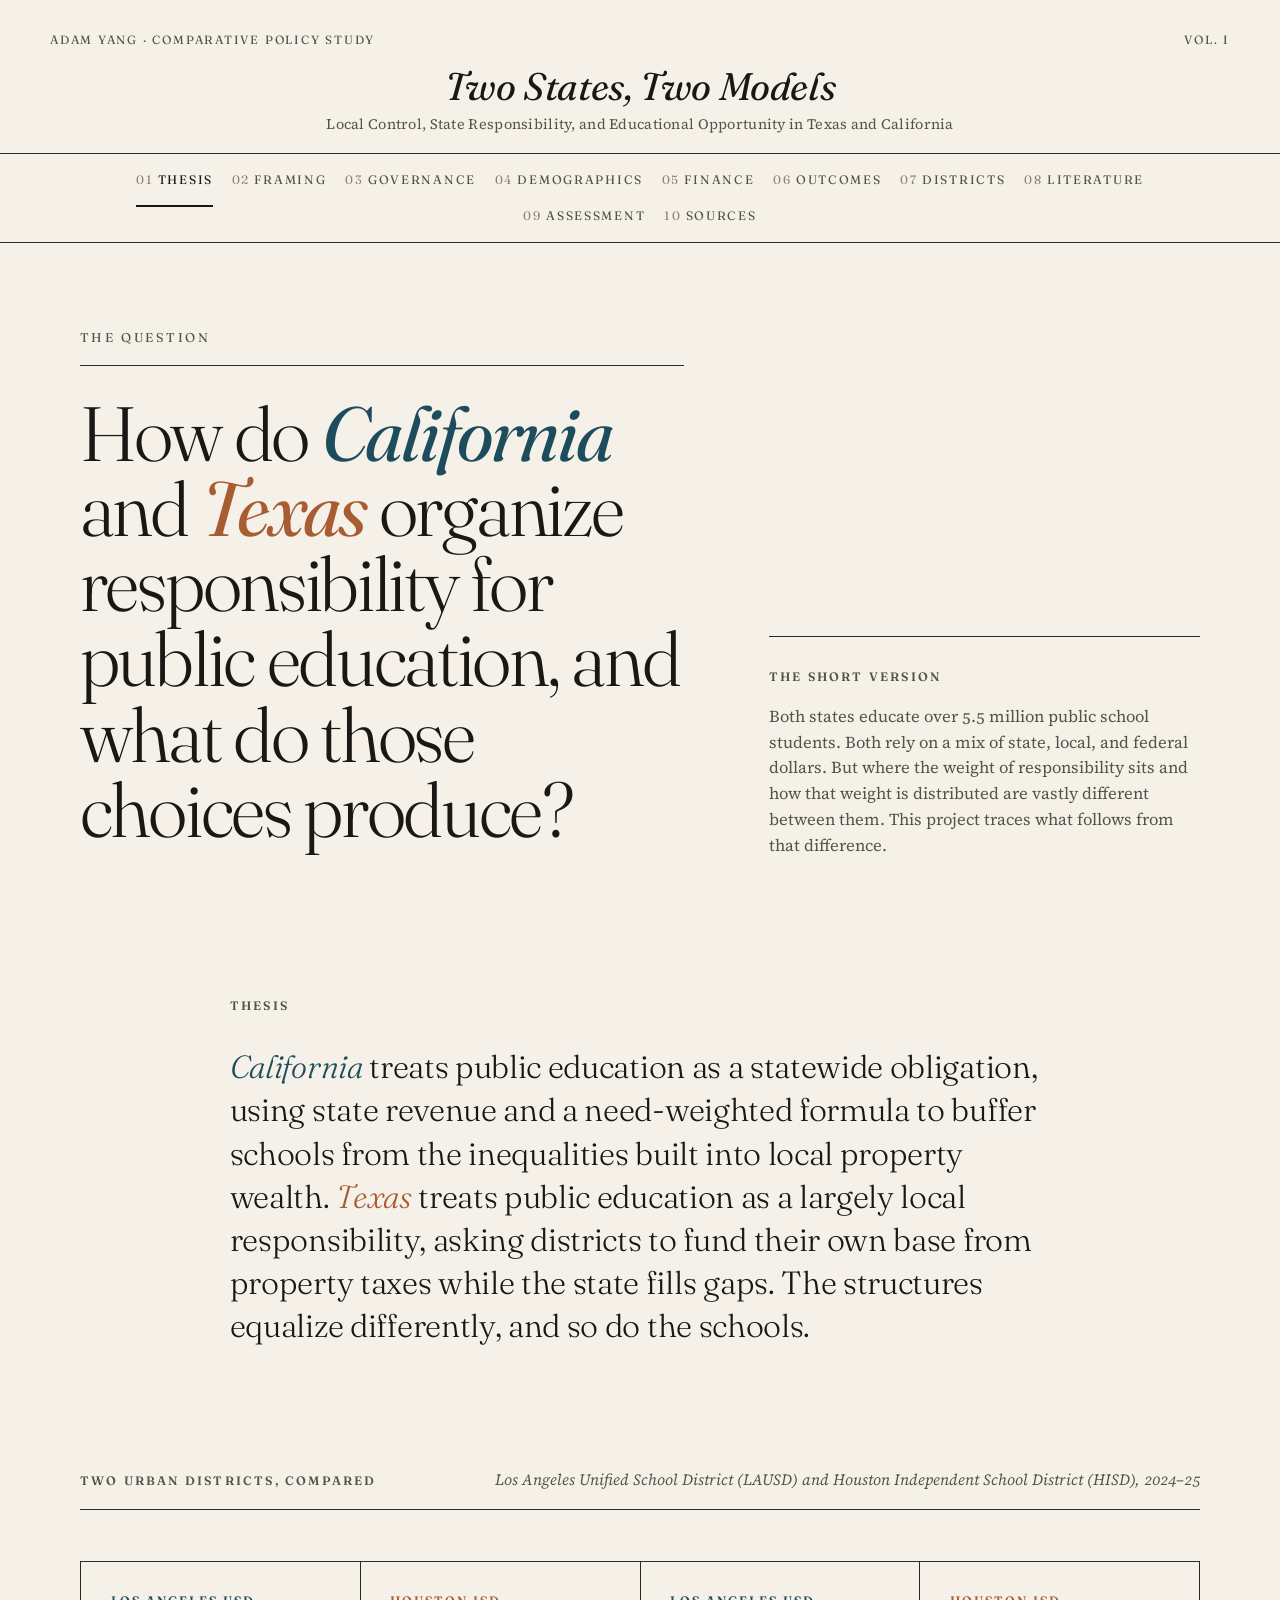
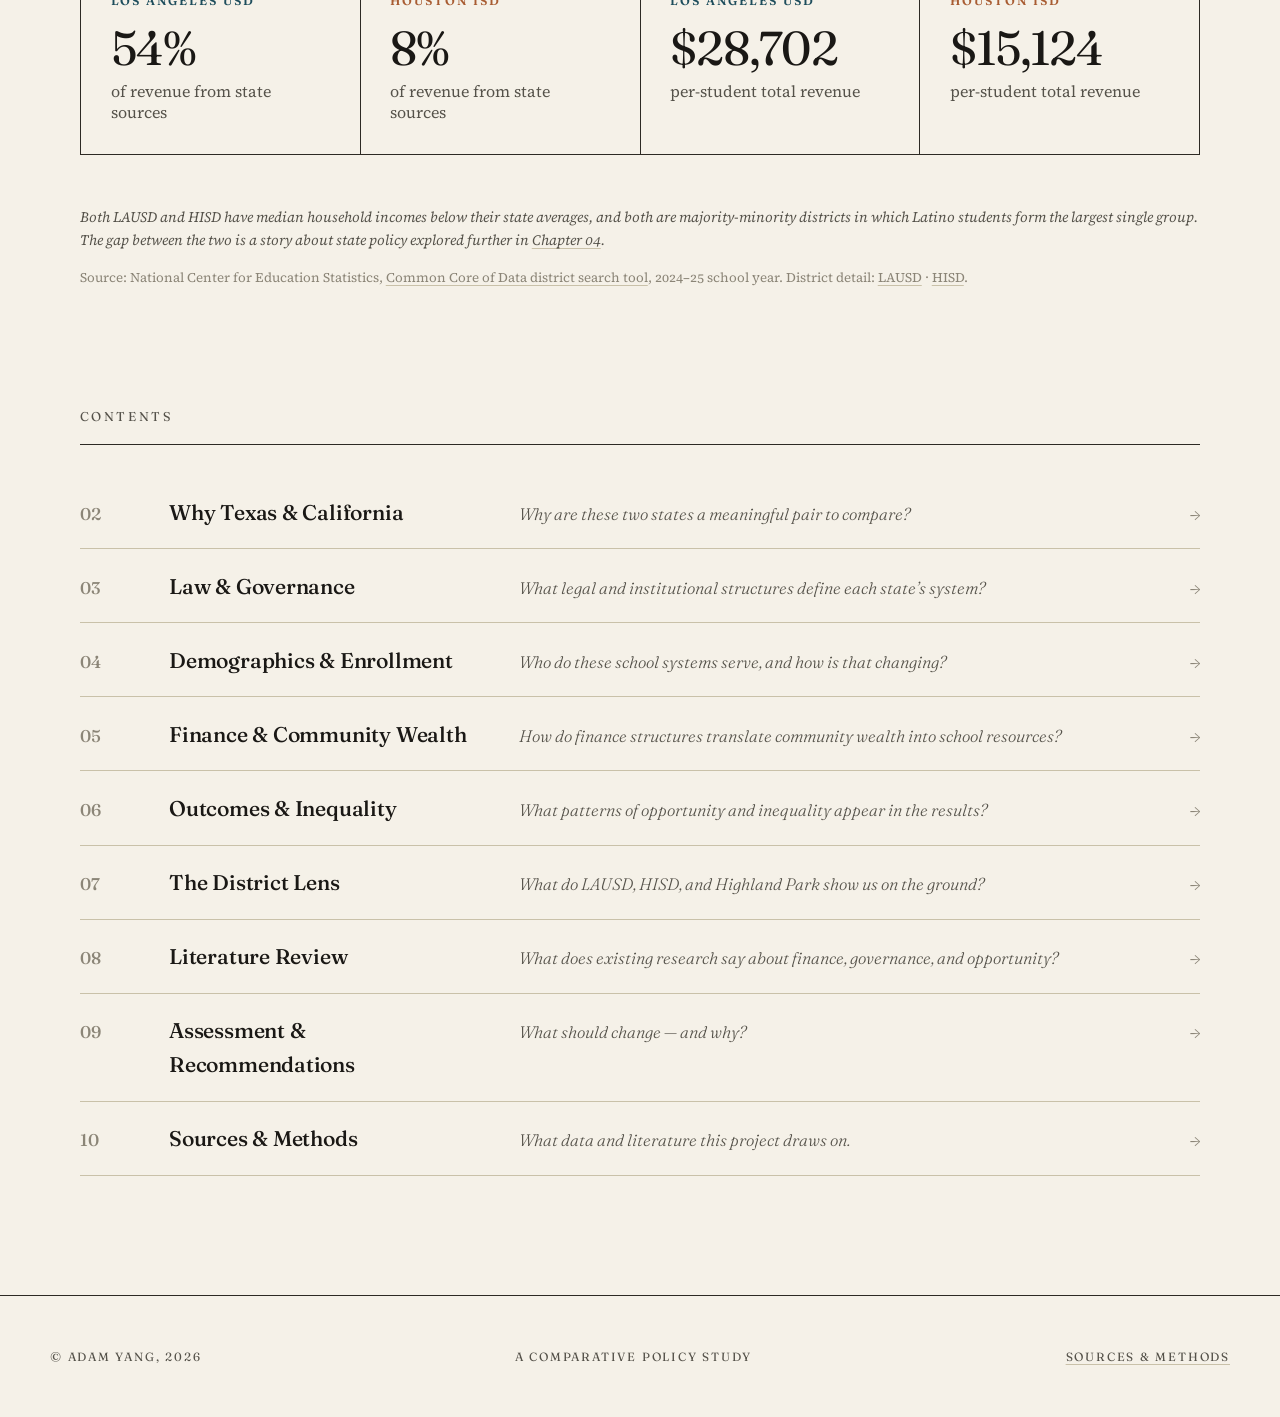
==== commit 09bd682c: "Update index.html" ====
--- a/index.html
+++ b/index.html
@@ -42,11 +42,11 @@
 <section class="hero">
   <div>
     <div class="hero-eyebrow">The Question</div>
-    <h1>How do <em>California</em> and <em class="tx">Texas</em> organize responsibility for public education &mdash; and what do those choices produce?</h1>
+    <h1>How do <em>California</em> and <em class="tx">Texas</em> organize responsibility for public education, and what do those choices produce?</h1>
   </div>
   <aside class="hero-aside">
     <span class="label">The short version</span>
-    <p>Both states educate roughly six million public school students. Both rely on a mix of state, local, and federal dollars. But where the weight of responsibility sits &mdash; and how that weight is distributed &mdash; is almost inverted between them. This project traces what follows from that difference.</p>
+    <p>Both states educate over 5.5 million public school students. Both rely on a mix of state, local, and federal dollars. But where the weight of responsibility sits and how that weight is distributed are vastly different between them. This project traces what follows from that difference.</p>
   </aside>
 </section>
 
@@ -54,7 +54,7 @@
 <section class="thesis">
   <span class="label">Thesis</span>
   <p class="thesis-text">
-    <em>California</em> treats public education as a statewide obligation, using state revenue and a need-weighted formula to buffer schools from the inequalities built into local property wealth. <em class="tx">Texas</em> treats public education as a largely local responsibility, asking districts to fund their own base from property taxes while the state fills gaps. The structures equalize differently &mdash; and so do the schools.
+    <em>California</em> treats public education as a statewide obligation, using state revenue and a need-weighted formula to buffer schools from the inequalities built into local property wealth. <em class="tx">Texas</em> treats public education as a largely local responsibility, asking districts to fund their own base from property taxes while the state fills gaps. The structures equalize differently, and so do the schools.
   </p>
 </section>
 
@@ -62,7 +62,7 @@
 <section style="max-width: var(--col-wide); margin: 0 auto; padding: 0 var(--space-m);">
   <div style="display: flex; align-items: baseline; justify-content: space-between; padding-bottom: var(--space-s); border-bottom: 1px solid var(--rule); margin-bottom: 0;">
     <span class="label">Two Urban Districts, Compared</span>
-    <span style="font-family: var(--f-body); font-style: italic; color: var(--ink-soft); font-size: 0.92rem;">LAUSD (Los Angeles) and HISD (Houston), 2024&ndash;25</span>
+    <span style="font-family: var(--f-body); font-style: italic; color: var(--ink-soft); font-size: 0.92rem;">Los Angeles Unified School District (LAUSD) and Houston Independent School District (HISD), 2024&ndash;25</span>
   </div>
   <div class="quickfacts">
     <div class="quickfact is-ca">
@@ -86,7 +86,7 @@
       <div class="qf-label">per-student total revenue</div>
     </div>
   </div>
-  <p style="font-size: 0.85rem; color: var(--ink-soft); font-style: italic; margin-top: 0.6rem;">Both LAUSD and HISD have median household incomes below their state averages, and both are majority-minority districts in which Latino students form the largest single group. The gap between the two is a story about state policy, not student need &mdash; explored further in <a href="demographics.html" style="color: inherit;">Chapter 04</a>.</p>
+  <p style="font-size: 0.85rem; color: var(--ink-soft); font-style: italic; margin-top: 0.6rem;">Both LAUSD and HISD have median household incomes below their state averages, and both are majority-minority districts in which Latino students form the largest single group. The gap between the two is a story about state policy explored further in <a href="demographics.html" style="color: inherit;">Chapter 04</a>.</p>
   <p style="font-size: 0.78rem; color: var(--ink-faint); margin-top: 0.8rem; line-height: 1.5;">
     Source: National Center for Education Statistics, <a href="https://nces.ed.gov/ccd/districtsearch/index.asp" style="color: inherit;">Common Core of Data district search tool</a>, 2024&ndash;25 school year. District detail: <a href="https://nces.ed.gov/ccd/districtsearch/district_detail.asp?Search=1&amp;DistrictID=0622710&amp;DistrictType=1&amp;DistrictType=2&amp;DistrictType=3&amp;DistrictType=4&amp;DistrictType=5&amp;DistrictType=6&amp;DistrictType=7&amp;DistrictType=8&amp;DistrictType=9&amp;NumOfStudentsRange=more&amp;NumOfSchoolsRange=more&amp;ID2=0622710&amp;details=4" style="color: inherit;">LAUSD</a> &middot; <a href="https://nces.ed.gov/ccd/districtsearch/district_detail.asp?Search=1&amp;details=1&amp;DistrictID=4823640&amp;DistrictType=1&amp;DistrictType=2&amp;DistrictType=3&amp;DistrictType=4&amp;DistrictType=5&amp;DistrictType=6&amp;DistrictType=7&amp;DistrictType=8&amp;DistrictType=9&amp;NumOfStudentsRange=more&amp;NumOfSchoolsRange=more&amp;ID2=4823640" style="color: inherit;">HISD</a>.
   </p>
